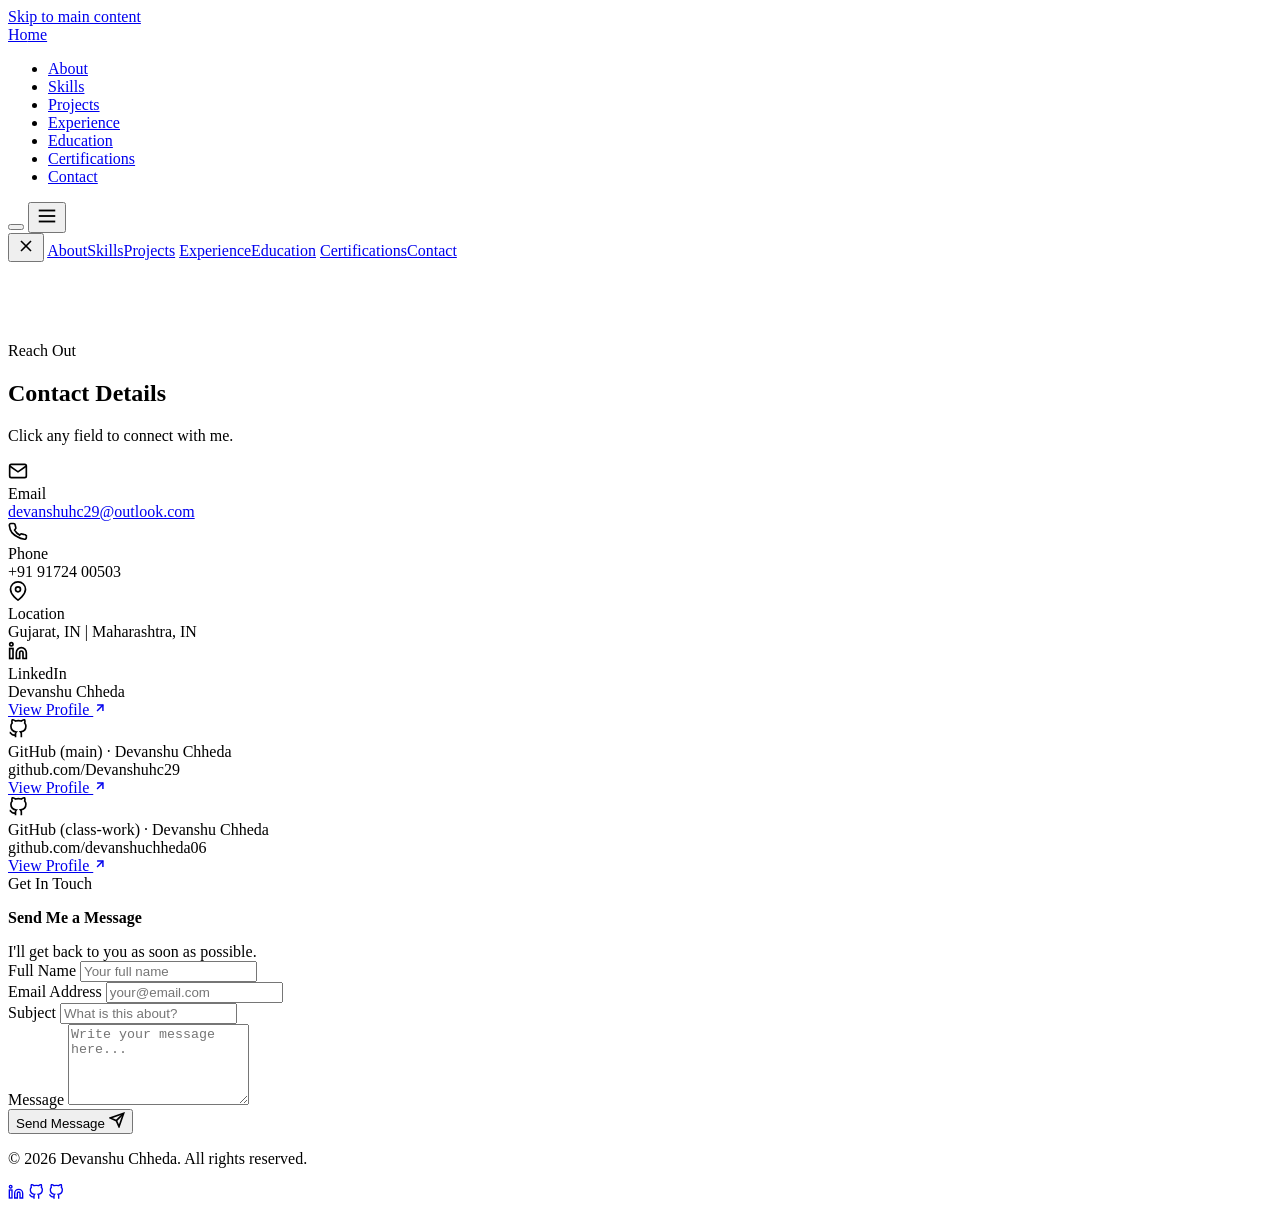
==== contact.html @ 307ad385 "Added HTML files via upload" ====
<!DOCTYPE html><html lang="en" data-theme="dark">
<head><meta charset="UTF-8"/><meta name="viewport" content="width=device-width, initial-scale=1.0"/>
<title>Contact — Devanshu Chheda</title>
<link rel="icon" href="data:,">
<link rel="preconnect" href="https://fonts.googleapis.com"><link rel="preconnect" href="https://fonts.gstatic.com" crossorigin>
<link href="https://fonts.googleapis.com/css2?family=DM+Sans:wght@300..700&display=swap" rel="stylesheet">
<link rel="stylesheet" href="css/tokens.css"/><link rel="stylesheet" href="css/layout.css"/><link rel="stylesheet" href="css/components.css"/></head>
<body>
<a href="#main" class="sr-only">Skip to main content</a>
  <header class="navbar">
    <nav class="navbar__inner" aria-label="Main navigation">
      <a href="index.html" class="navbar__logo" aria-label="Home">
        <span>Ho<span class="accent">me</span></span>
      </a>
      <ul class="nav-links" role="list">
        <li><a href="index.html#about">About</a></li><li><a href="skills.html">Skills</a></li>
        <li><a href="projects.html">Projects</a></li><li><a href="experience.html">Experience</a></li>
        <li><a href="education.html">Education</a></li><li><a href="certifications.html">Certifications</a></li>
        <li><a href="contact.html">Contact</a></li>
      </ul>
      <div class="navbar__actions">
        <button class="theme-toggle" id="theme-toggle" aria-label="Toggle theme"></button>
        <button class="menu-btn" id="menu-btn" aria-label="Open menu">
          <svg width="22" height="22" viewBox="0 0 24 24" fill="none" stroke="currentColor" stroke-width="2"><line x1="3" y1="6" x2="21" y2="6"/><line x1="3" y1="12" x2="21" y2="12"/><line x1="3" y1="18" x2="21" y2="18"/></svg>
        </button>
      </div>
    </nav>
  </header>
  <div class="mobile-nav" id="mobile-nav" role="dialog" aria-modal="true">
    <button class="mobile-nav__close" id="nav-close" aria-label="Close menu"><svg width="20" height="20" viewBox="0 0 24 24" fill="none" stroke="currentColor" stroke-width="2"><line x1="18" y1="6" x2="6" y2="18"/><line x1="6" y1="6" x2="18" y2="18"/></svg></button>
    <a href="index.html#about">About</a><a href="skills.html">Skills</a><a href="projects.html">Projects</a>
    <a href="experience.html">Experience</a><a href="education.html">Education</a>
    <a href="certifications.html">Certifications</a><a href="contact.html">Contact</a>
  </div>
<main id="main" style="padding-top:80px;">
  <section>
    <div class="container--wide">
      <div class="section-header fade-in">
        <div class="section-header__eyebrow">Reach Out</div>
        <h2>Contact Details</h2>
        <p>Click any field to connect with me.</p>
      </div>

      <div class="contact-card fade-in">
        <!-- Info grid -->
        <div class="contact-grid">

          <div class="contact-item">
            <div class="contact-item__icon">
              <svg width="20" height="20" viewBox="0 0 24 24" fill="none" stroke="currentColor" stroke-width="2"><path d="M4 4h16c1.1 0 2 .9 2 2v12c0 1.1-.9 2-2 2H4c-1.1 0-2-.9-2-2V6c0-1.1.9-2 2-2z"/><polyline points="22,6 12,13 2,6"/></svg>
            </div>
            <div>
              <div class="contact-item__label">Email</div>
              <div class="contact-item__value" data-editable="Email" contenteditable="true" spellcheck="false"> <a href="mailto:devanshuhc29@outlook.com?subject=Hello">devanshuhc29@outlook.com</a></div>
            </div>
          </div>

          <div class="contact-item">
            <div class="contact-item__icon">
              <svg width="20" height="20" viewBox="0 0 24 24" fill="none" stroke="currentColor" stroke-width="2"><path d="M22 16.92v3a2 2 0 0 1-2.18 2 19.79 19.79 0 0 1-8.63-3.07A19.5 19.5 0 0 1 4.69 14 19.79 19.79 0 0 1 1.61 5.18 2 2 0 0 1 3.59 3h3a2 2 0 0 1 2 1.72c.127.96.361 1.903.7 2.81a2 2 0 0 1-.45 2.11L7.91 10.91a16 16 0 0 0 6 6l.92-.92a2 2 0 0 1 2.11-.45c.907.339 1.85.573 2.81.7A2 2 0 0 1 21.73 18z"/></svg>
            </div>
            <div>
              <div class="contact-item__label">Phone</div>
              <div class="contact-item__value" data-editable="Phone" contenteditable="true" spellcheck="false">+91 91724 00503</div>
            </div>
          </div>

          <div class="contact-item">
            <div class="contact-item__icon">
              <svg width="20" height="20" viewBox="0 0 24 24" fill="none" stroke="currentColor" stroke-width="2"><path d="M21 10c0 7-9 13-9 13s-9-6-9-13a9 9 0 0 1 18 0z"/><circle cx="12" cy="10" r="3"/></svg>
            </div>
            <div>
              <div class="contact-item__label">Location</div>
              <div class="contact-item__value">Gujarat, IN | Maharashtra, IN</div>
            </div>
          </div>
        </div>

        <!-- =====================================================
             RESPONSIVE SOCIAL / PROFILE LINK ROWS
        ===================================================== -->
        <div class="link-rows">

          <!-- LinkedIn -->
          <div class="link-row">
            <div class="link-row__icon">
              <svg width="20" height="20" viewBox="0 0 24 24" fill="none" stroke="currentColor" stroke-width="2"><path d="M16 8a6 6 0 0 1 6 6v7h-4v-7a2 2 0 0 0-4 0v7h-4v-7a6 6 0 0 1 6-6z"/><rect x="2" y="9" width="4" height="12"/><circle cx="4" cy="4" r="2"/></svg>
            </div>
            <div class="link-row__meta">
              <div class="link-row__platform">LinkedIn</div>
              <div class="link-row__url">Devanshu Chheda</div>
            </div>
            <a href="https://www.linkedin.com/in/devanshu-chheda-57a9bb286/" target="_blank" rel="noopener noreferrer"
               class="btn btn--ghost" style="flex-shrink:0;" aria-label="Open LinkedIn profile">
              View Profile
              <svg class="link-row__arrow" width="14" height="14" viewBox="0 0 24 24" fill="none" stroke="currentColor" stroke-width="2.5"><line x1="7" y1="17" x2="17" y2="7"/><polyline points="7 7 17 7 17 17"/></svg>
            </a>
          </div>

          <!-- GitHub (main) -->
          <div class="link-row">
            <div class="link-row__icon">
              <svg width="20" height="20" viewBox="0 0 24 24" fill="none" stroke="currentColor" stroke-width="2"><path d="M9 19c-5 1.5-5-2.5-7-3m14 6v-3.87a3.37 3.37 0 0 0-.94-2.61c3.14-.35 6.44-1.54 6.44-7A5.44 5.44 0 0 0 20 4.77 5.07 5.07 0 0 0 19.91 1S18.73.65 16 2.48a13.38 13.38 0 0 0-7 0C6.27.65 5.09 1 5.09 1A5.07 5.07 0 0 0 5 4.77a5.44 5.44 0 0 0-1.5 3.78c0 5.42 3.3 6.61 6.44 7A3.37 3.37 0 0 0 9 18.13V22"/></svg>
            </div>
            <div class="link-row__meta">
              <div class="link-row__platform">GitHub (main) · Devanshu Chheda</div>
              <div class="link-row__url">github.com/Devanshuhc29</div>
            </div>
            <a href="https://github.com/Devanshuhc29" target="_blank" rel="noopener noreferrer"
               class="btn btn--ghost" style="flex-shrink:0;" aria-label="Open GitHub profile devanshuchheda06">
              View Profile
              <svg class="link-row__arrow" width="14" height="14" viewBox="0 0 24 24" fill="none" stroke="currentColor" stroke-width="2.5"><line x1="7" y1="17" x2="17" y2="7"/><polyline points="7 7 17 7 17 17"/></svg>
            </a>
          </div>

          <!-- GitHub (Devanshuhc29) -->
          <div class="link-row">
            <div class="link-row__icon">
              <svg width="20" height="20" viewBox="0 0 24 24" fill="none" stroke="currentColor" stroke-width="2"><path d="M9 19c-5 1.5-5-2.5-7-3m14 6v-3.87a3.37 3.37 0 0 0-.94-2.61c3.14-.35 6.44-1.54 6.44-7A5.44 5.44 0 0 0 20 4.77 5.07 5.07 0 0 0 19.91 1S18.73.65 16 2.48a13.38 13.38 0 0 0-7 0C6.27.65 5.09 1 5.09 1A5.07 5.07 0 0 0 5 4.77a5.44 5.44 0 0 0-1.5 3.78c0 5.42 3.3 6.61 6.44 7A3.37 3.37 0 0 0 9 18.13V22"/></svg>
            </div>
            <div class="link-row__meta">
              <div class="link-row__platform">GitHub (class-work) · Devanshu Chheda</div>
              <div class="link-row__url">github.com/devanshuchheda06</div>
            </div>
            <a href="https://github.com/devanshuchheda06" target="_blank" rel="noopener noreferrer"
               class="btn btn--ghost" style="flex-shrink:0;" aria-label="Open GitHub profile Devanshuhc29">
              View Profile
              <svg class="link-row__arrow" width="14" height="14" viewBox="0 0 24 24" fill="none" stroke="currentColor" stroke-width="2.5"><line x1="7" y1="17" x2="17" y2="7"/><polyline points="7 7 17 7 17 17"/></svg>
            </a>
          </div>

        </div><!-- /link-rows -->
      </div><!-- /contact-card -->
    </div>
  </section>
</main>
<!-- Contact Form -->
<div class="container--wide" style="margin-top: var(--sp-8);">
  <form name="contact" method="POST" data-netlify="true" class="contact-form fade-in">
    <input type="hidden" name="form-name" value="contact" />

    <div class="form-header">
      <div class="section-header__eyebrow">Get In Touch</div>
      <h3 style="font-size:var(--text-xl); margin-bottom:var(--sp-2);">Send Me a Message</h3>
      <p style="color:var(--text-muted); margin-bottom:var(--sp-6);">I'll get back to you as soon as possible.</p>
    </div>

    <div class="form-row">
      <div class="form-group">
        <label for="name">Full Name</label>
        <input type="text" id="name" name="name" placeholder="Your full name" required autocomplete="name"/>
      </div>
      <div class="form-group">
        <label for="email">Email Address</label>
        <input type="email" id="email" name="email" placeholder="your@email.com" required autocomplete="email"/>
      </div>
    </div>

    <div class="form-group">
      <label for="subject">Subject</label>
      <input type="text" id="subject" name="subject" placeholder="What is this about?" required/>
    </div>

    <div class="form-group">
      <label for="message">Message</label>
      <textarea id="message" name="message" rows="5" placeholder="Write your message here..." required></textarea>
    </div>

    <button type="submit" class="btn btn--primary form-submit">
      Send Message
      <svg width="16" height="16" viewBox="0 0 24 24" fill="none" stroke="currentColor" stroke-width="2.5">
        <line x1="22" y1="2" x2="11" y2="13"/>
        <polygon points="22 2 15 22 11 13 2 9 22 2"/>
      </svg>
    </button>
  </form>
</div>
  <footer>
    <div class="container--wide footer__inner">
      <p class="footer__copy">© 2026 Devanshu Chheda. All rights reserved.</p>
      <div class="footer__socials">
        <a href="https://www.linkedin.com/in/devanshu-chheda-57a9bb286/" target="_blank" rel="noopener noreferrer" aria-label="LinkedIn"><svg width="16" height="16" viewBox="0 0 24 24" fill="none" stroke="currentColor" stroke-width="2"><path d="M16 8a6 6 0 0 1 6 6v7h-4v-7a2 2 0 0 0-4 0v7h-4v-7a6 6 0 0 1 6-6z"/><rect x="2" y="9" width="4" height="12"/><circle cx="4" cy="4" r="2"/></svg></a>
        <a href="https://github.com/devanshuchheda06" target="_blank" rel="noopener noreferrer" aria-label="GitHub"><svg width="16" height="16" viewBox="0 0 24 24" fill="none" stroke="currentColor" stroke-width="2"><path d="M9 19c-5 1.5-5-2.5-7-3m14 6v-3.87a3.37 3.37 0 0 0-.94-2.61c3.14-.35 6.44-1.54 6.44-7A5.44 5.44 0 0 0 20 4.77 5.07 5.07 0 0 0 19.91 1S18.73.65 16 2.48a13.38 13.38 0 0 0-7 0C6.27.65 5.09 1 5.09 1A5.07 5.07 0 0 0 5 4.77a5.44 5.44 0 0 0-1.5 3.78c0 5.42 3.3 6.61 6.44 7A3.37 3.37 0 0 0 9 18.13V22"/></svg></a>
        <a href="https://github.com/Devanshuhc29" target="_blank" rel="noopener noreferrer" aria-label="GitHub Alt"><svg width="16" height="16" viewBox="0 0 24 24" fill="none" stroke="currentColor" stroke-width="2"><path d="M9 19c-5 1.5-5-2.5-7-3m14 6v-3.87a3.37 3.37 0 0 0-.94-2.61c3.14-.35 6.44-1.54 6.44-7A5.44 5.44 0 0 0 20 4.77 5.07 5.07 0 0 0 19.91 1S18.73.65 16 2.48a13.38 13.38 0 0 0-7 0C6.27.65 5.09 1 5.09 1A5.07 5.07 0 0 0 5 4.77a5.44 5.44 0 0 0-1.5 3.78c0 5.42 3.3 6.61 6.44 7A3.37 3.37 0 0 0 9 18.13V22"/></svg></a>
      </div>
    </div>
  </footer>
  <div class="toast-container" id="toast-container" aria-live="polite"></div>
  <script src="js/theme.js"></script><script src="js/ui.js"></script>
</body></html>
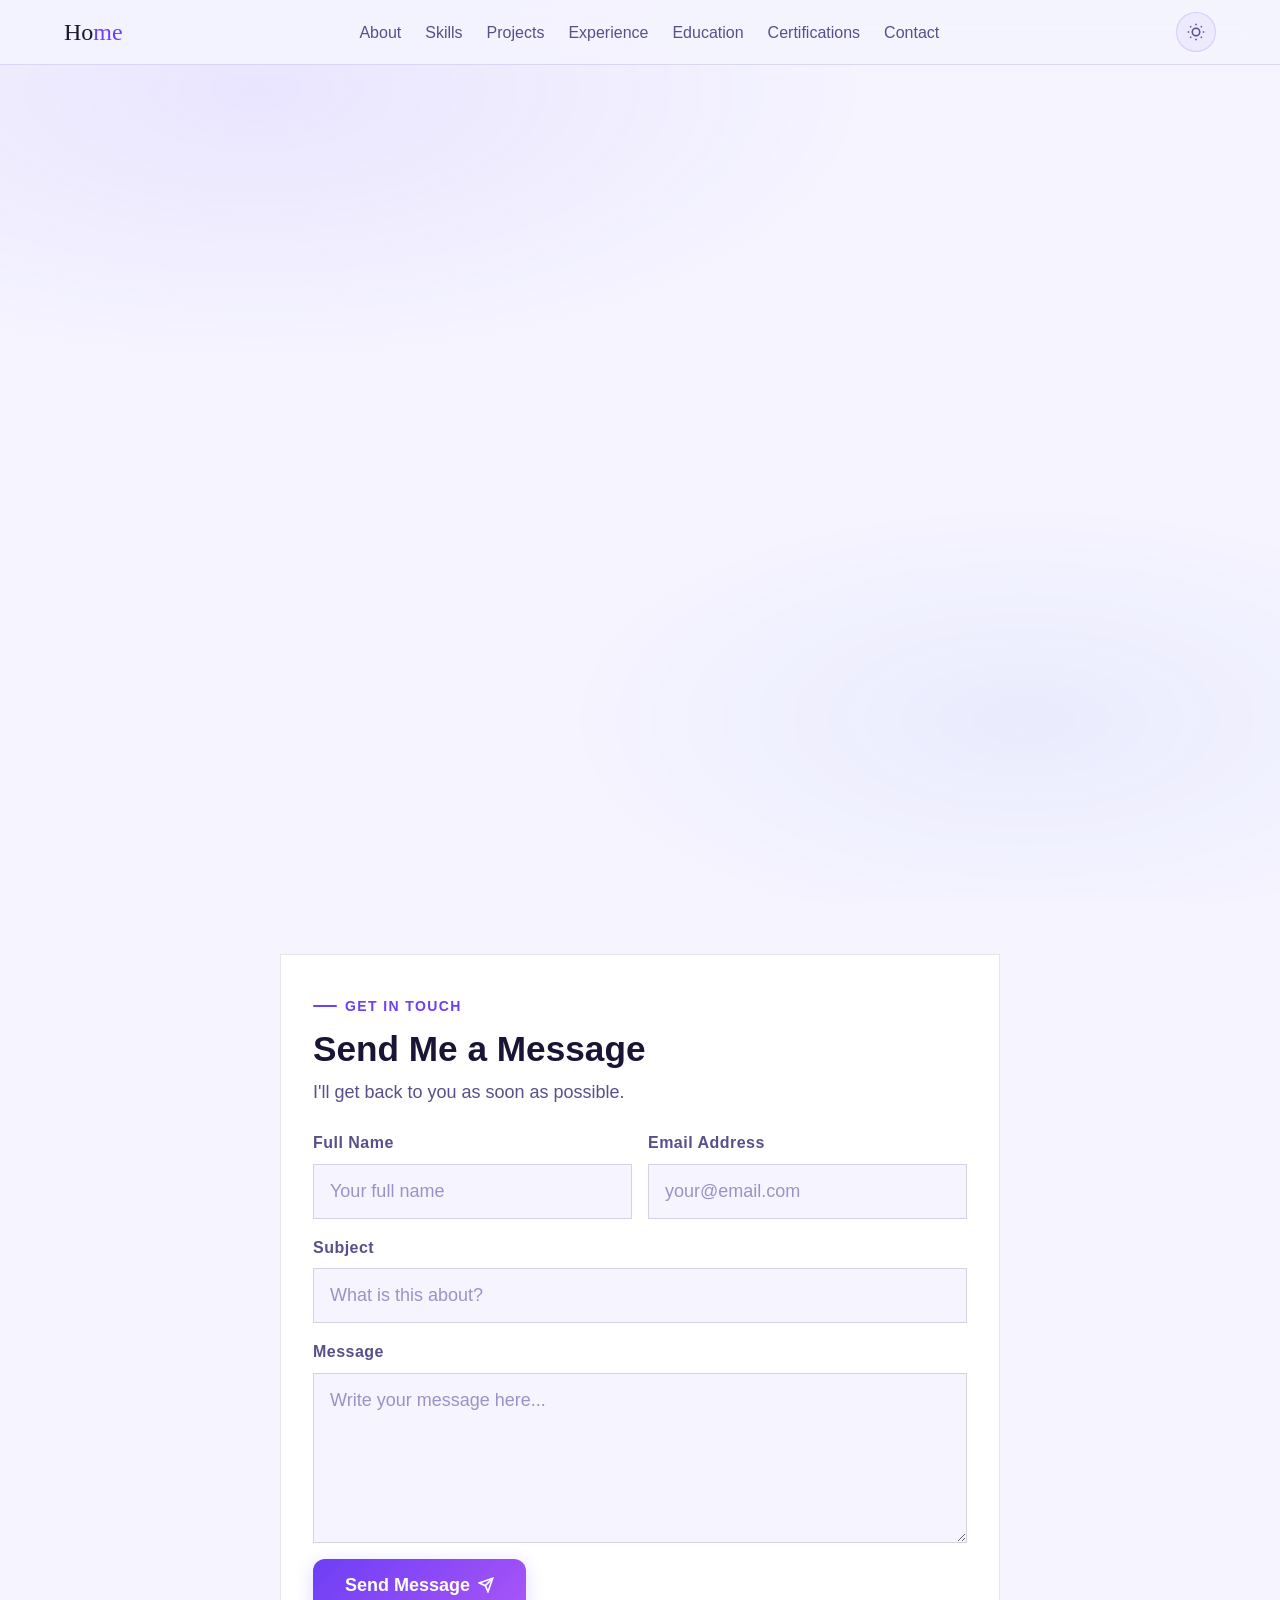
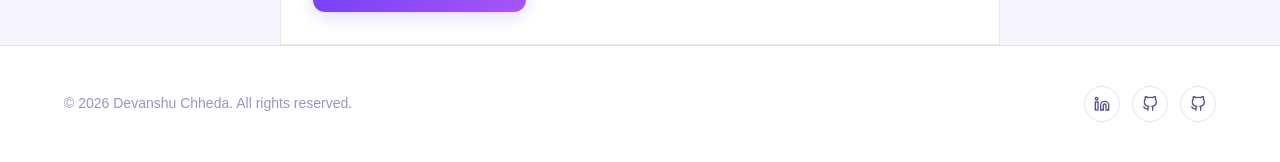
==== commit 8bd254b9: "Initial portfolio deploy" ====
--- a/contact.html
+++ b/contact.html
@@ -136,7 +136,7 @@
 </main>
 <!-- Contact Form -->
 <div class="container--wide" style="margin-top: var(--sp-8);">
-  <form name="contact" method="POST" data-netlify="true" class="contact-form fade-in">
+  <form name="contact" method="POST" data-netlify="true" action="/contact.html" class="contact-form fade-in">
     <input type="hidden" name="form-name" value="contact" />
 
     <div class="form-header">
--- a/css/tokens.css
+++ b/css/tokens.css
@@ -0,0 +1,155 @@
+/* ==============================================
+   tokens.css — Design tokens, palette, base reset
+   Art direction: Deep black + purplish-blue
+   Fonts: Georgia (h1/h2) · Cambria (h3/sub) · DM Sans (body)
+============================================== */
+
+:root {
+  /* Type scale */
+  --text-xs:   clamp(0.75rem,  0.7rem  + 0.25vw, 0.875rem);
+  --text-sm:   clamp(0.875rem, 0.8rem  + 0.35vw, 1rem);
+  --text-base: clamp(1rem,     0.95rem + 0.25vw, 1.125rem);
+  --text-lg:   clamp(1.125rem, 1rem    + 0.75vw, 1.5rem);
+  --text-xl:   clamp(1.5rem,   1.2rem  + 1.25vw, 2.25rem);
+  --text-2xl:  clamp(2rem,     1.2rem  + 2.5vw,  3.5rem);
+  --text-3xl:  clamp(2.5rem,   1rem    + 4vw,    5rem);
+
+  /* Spacing */
+  --sp-1:  0.25rem;  --sp-2:  0.5rem;   --sp-3:  0.75rem;
+  --sp-4:  1rem;     --sp-5:  1.25rem;  --sp-6:  1.5rem;
+  --sp-8:  2rem;     --sp-10: 2.5rem;   --sp-12: 3rem;
+  --sp-16: 4rem;     --sp-20: 5rem;     --sp-24: 6rem;
+
+  /* Radius */
+  --r-sm: 0.375rem; --r-md: 0.5rem; --r-lg: 0.75rem;
+  --r-xl: 1rem;     --r-full: 9999px;
+
+  /* Fonts */
+  --font-display: Georgia, 'Times New Roman', serif;
+  --font-sub:     Cambria, 'Hoefler Text', serif;
+  --font-body:    'DM Sans', 'Helvetica Neue', sans-serif;
+
+  /* Easing */
+  --ease: 180ms cubic-bezier(0.16, 1, 0.3, 1);
+
+  /* Layout */
+  --w-narrow:  640px;
+  --w-default: 960px;
+  --w-wide:    1200px;
+}
+
+/* ---- Dark palette (default) ---- */
+:root, [data-theme="dark"] {
+  --bg:              #080810;
+  --surface:         #0e0e1a;
+  --surface-card:    #12121f;
+  --surface-off:     #1a1a2e;
+  --surface-off2:    #1f1f36;
+  --surface-dyn:     #26264a;
+  --border:          rgba(120,110,200,0.18);
+  --divider:         #2a2a50;
+
+  --text:            #e8e6f5;
+  --text-muted:      #9b96c0;
+  --text-faint:      #5a547a;
+  --text-inv:        #080810;
+
+  --primary:         #7c5cfc;
+  --primary-h:       #9b7ffe;
+  --primary-hl:      rgba(124,92,252,0.15);
+  --primary-glow:    rgba(124,92,252,0.35);
+
+  --accent:          #c084fc;
+  --accent-dim:      rgba(192,132,252,0.12);
+  --blue:            #3b82f6;
+  --success:         #4ade80;
+
+  --shadow-sm:   0 1px 3px  rgba(0,0,0,0.4);
+  --shadow-md:   0 4px 16px rgba(0,0,0,0.5);
+  --shadow-lg:   0 12px 40px rgba(0,0,0,0.6);
+  --shadow-glow: 0 0 30px rgba(124,92,252,0.22);
+}
+
+/* ---- Light palette ---- */
+[data-theme="light"] {
+  --bg:           #f5f4ff;
+  --surface:      #ffffff;
+  --surface-card: #ffffff;
+  --surface-off:  #ede9ff;
+  --surface-off2: #e0d9ff;
+  --surface-dyn:  #d4ccff;
+  --border:       rgba(100,80,200,0.18);
+  --divider:      #ddd8ff;
+
+  --text:         #1a1535;
+  --text-muted:   #5a4f8a;
+  --text-faint:   #9b93c8;
+  --text-inv:     #f5f4ff;
+
+  --primary:      #6d3ff5;
+  --primary-h:    #5328d4;
+  --primary-hl:   rgba(109,63,245,0.1);
+  --primary-glow: rgba(109,63,245,0.2);
+
+  --accent:       #a855f7;
+  --accent-dim:   rgba(168,85,247,0.1);
+  --blue:         #2563eb;
+  --success:      #16a34a;
+
+  --shadow-sm:   0 1px 3px  rgba(80,60,180,0.08);
+  --shadow-md:   0 4px 16px rgba(80,60,180,0.1);
+  --shadow-lg:   0 12px 40px rgba(80,60,180,0.15);
+  --shadow-glow: 0 0 30px rgba(109,63,245,0.12);
+}
+
+/* ---- Base reset ---- */
+*, *::before, *::after { box-sizing: border-box; margin: 0; padding: 0; }
+
+html {
+  -webkit-font-smoothing: antialiased;
+  -moz-osx-font-smoothing: grayscale;
+  text-rendering: optimizeLegibility;
+  scroll-behavior: smooth;
+  scroll-padding-top: var(--sp-20);
+}
+
+body {
+  min-height: 100dvh;
+  font-family: var(--font-body);
+  font-size: var(--text-base);
+  color: var(--text);
+  background: var(--bg);
+  line-height: 1.6;
+  overflow-x: hidden;
+}
+
+img, picture, video, canvas, svg { display: block; max-width: 100%; height: auto; }
+ul[role="list"], ol[role="list"] { list-style: none; }
+input, button, textarea, select  { font: inherit; color: inherit; }
+h1, h2, h3, h4, h5, h6 { text-wrap: balance; line-height: 1.15; }
+p, li, figcaption { text-wrap: pretty; max-width: 72ch; }
+button { cursor: pointer; background: none; border: none; }
+a      { color: inherit; text-decoration: none; }
+
+::selection { background: var(--primary-hl); color: var(--text); }
+
+:focus-visible {
+  outline: 2px solid var(--primary);
+  outline-offset: 3px;
+  border-radius: var(--r-sm);
+}
+
+@media (prefers-reduced-motion: reduce) {
+  *, *::before, *::after { animation-duration: 0.01ms !important; transition-duration: 0.01ms !important; }
+}
+
+a, button, [role="button"] {
+  transition: color var(--ease), background var(--ease),
+              border-color var(--ease), box-shadow var(--ease), opacity var(--ease), transform var(--ease);
+}
+
+.sr-only {
+  position: absolute; width: 1px; height: 1px; padding: 0;
+  margin: -1px; overflow: hidden; clip: rect(0,0,0,0);
+  white-space: nowrap; border-width: 0;
+}
--- a/css/layout.css
+++ b/css/layout.css
@@ -0,0 +1,224 @@
+/* ==============================================
+   layout.css — Containers, navbar, hero, footer,
+                background mesh, mobile drawer
+============================================== */
+
+/* ---- Background mesh ---- */
+body::before {
+  content: '';
+  position: fixed; inset: 0; z-index: 0;
+  background:
+    radial-gradient(ellipse 80% 50% at 20% 10%, rgba(124,92,252,.12) 0%, transparent 60%),
+    radial-gradient(ellipse 60% 40% at 80% 80%, rgba(59,130,246,.08)  0%, transparent 60%),
+    radial-gradient(ellipse 50% 60% at 50% 50%, rgba(192,132,252,.05) 0%, transparent 70%);
+  pointer-events: none;
+}
+[data-theme="light"] body::before {
+  background:
+    radial-gradient(ellipse 80% 50% at 20% 10%, rgba(109,63,245,.08) 0%, transparent 60%),
+    radial-gradient(ellipse 60% 40% at 80% 80%, rgba(37,99,235,.05)  0%, transparent 60%);
+}
+
+/* ---- Containers ---- */
+.container       { max-width: var(--w-default); margin-inline: auto; padding-inline: var(--sp-6); position: relative; z-index: 1; }
+.container--wide { max-width: var(--w-wide);    margin-inline: auto; padding-inline: var(--sp-6); position: relative; z-index: 1; }
+section          { padding-block: clamp(var(--sp-16), 8vw, var(--sp-24)); }
+
+/* ---- Navbar ---- */
+.navbar {
+  position: fixed; top: 0; left: 0; right: 0; z-index: 100;
+  background: rgba(8,8,16,.78);
+  backdrop-filter: blur(16px);
+  -webkit-backdrop-filter: blur(16px);
+  border-bottom: 1px solid var(--border);
+  transition: background var(--ease);
+  #logo-upload {
+    display: none;
+  }
+}
+[data-theme="light"] .navbar { background: rgba(245,244,255,.82); }
+
+.navbar__inner {
+  max-width: var(--w-wide); margin-inline: auto; padding-inline: var(--sp-6);
+  height: 64px; display: flex; align-items: center; justify-content: space-between; gap: var(--sp-4);
+}
+
+/* Logo area */
+.navbar__logo {
+  display: flex; align-items: center; gap: var(--sp-3);
+  font-family: var(--font-display); font-size: var(--text-lg); color: var(--text);
+}
+.navbar__logo-img {
+  width: 44px; height: 44px; border-radius: var(--r-lg); object-fit: contain;
+  background: var(--surface-off); border: 1px solid var(--border);
+  display: flex; align-items: center; justify-content: center; overflow: hidden; cursor: pointer;
+}
+.navbar__logo-img img { width: 100%; height: 100%; object-fit: contain; }
+.navbar__logo-placeholder {
+  width: 100%; height: 100%; display: flex; align-items: center; justify-content: center; color: var(--text-faint);
+}
+.navbar__logo span.accent { color: var(--primary); }
+
+/* Nav links */
+.nav-links { display: flex; gap: var(--sp-6); list-style: none; align-items: center; }
+.nav-links a {
+  font-size: var(--text-sm); color: var(--text-muted); padding: var(--sp-2) 0;
+  position: relative; font-weight: 500;
+}
+.nav-links a::after {
+  content: ''; position: absolute; bottom: -2px; left: 0; right: 0;
+  height: 2px; background: var(--primary); border-radius: var(--r-full);
+  transform: scaleX(0); transition: transform var(--ease);
+}
+.nav-links a:hover        { color: var(--text); }
+.nav-links a:hover::after { transform: scaleX(1); }
+.nav-links a:active       { opacity: .7; }
+
+.navbar__actions { display: flex; align-items: center; gap: var(--sp-3); }
+.menu-btn { display: none; width: 40px; height: 40px; align-items: center; justify-content: center; color: var(--text-muted); border-radius: var(--r-md); }
+.menu-btn:hover  { color: var(--primary); background: var(--primary-hl); }
+.menu-btn:active { opacity: .7; transform: scale(.94); }
+
+/* ---- Mobile drawer ---- */
+.mobile-nav {
+  display: none; position: fixed; inset: 0; z-index: 200;
+  background: rgba(8,8,16,.92); backdrop-filter: blur(20px);
+  flex-direction: column; align-items: center; justify-content: center; gap: var(--sp-8);
+}
+.mobile-nav.open { display: flex; }
+.mobile-nav a {
+  font-family: var(--font-display); font-size: var(--text-xl);
+  color: var(--text-muted); padding: var(--sp-2) var(--sp-6); border-radius: var(--r-lg);
+}
+.mobile-nav a:hover  { color: var(--primary); background: var(--primary-hl); }
+.mobile-nav a:active { transform: scale(.97); opacity: .8; }
+.mobile-nav__close {
+  position: absolute; top: var(--sp-6); right: var(--sp-6);
+  width: 44px; height: 44px; border-radius: var(--r-full);
+  border: 1px solid var(--border); color: var(--text-muted);
+  display: flex; align-items: center; justify-content: center;
+}
+.mobile-nav__close:hover  { color: var(--primary); border-color: var(--primary); background: var(--primary-hl); }
+.mobile-nav__close:active { transform: scale(.93); }
+
+/* ---- Hero ---- */
+.hero {
+  min-height: 100dvh; display: flex; align-items: center;
+  padding-top: 80px; position: relative; overflow: hidden;
+}
+.hero__grid {
+  display: grid; grid-template-columns: 1fr 1fr;
+  gap: var(--sp-16); align-items: center;
+}
+
+.hero__name {
+  font-family: var(--font-display); font-size: var(--text-3xl);
+  color: var(--text); margin-bottom: var(--sp-3); line-height: 1.1;
+}
+.hero__name-gradient {
+  background: linear-gradient(135deg, var(--primary) 0%, var(--accent) 100%);
+  -webkit-background-clip: text; -webkit-text-fill-color: transparent; background-clip: text;
+}
+.hero__title {
+  font-family: var(--font-sub); font-style: italic;
+  font-size: var(--text-xl); color: var(--text-muted);
+  margin-bottom: var(--sp-6);
+}
+.hero__bio {
+  font-size: var(--text-base); color: var(--text-muted);
+  max-width: 54ch; margin-bottom: var(--sp-8); line-height: 1.75;
+}
+.hero__cta-row { display: flex; gap: var(--sp-4); flex-wrap: wrap; }
+
+/* Profile ring */
+.hero__photo-wrap { position: relative; display: flex; align-items: center; justify-content: center; }
+.hero__photo-ring { position: relative; width: clamp(220px,30vw,340px); aspect-ratio: 1; }
+.hero__photo-ring::before {
+  content: ''; position: absolute; inset: -4px; border-radius: 50%;
+  background: conic-gradient(from 0deg, var(--primary), var(--accent), var(--blue), var(--primary));
+  animation: spin-slow 6s linear infinite; z-index: 0;
+}
+@keyframes spin-slow { to { transform: rotate(360deg); } }
+.hero__photo-inner {
+  position: relative; z-index: 1; width: 100%; aspect-ratio: 1;
+  border-radius: 50%; background: var(--surface-off); border: 4px solid var(--bg);
+  overflow: hidden; display: flex; align-items: center; justify-content: center; cursor: pointer;
+}
+.hero__photo-inner img { width: 100%; height: 100%; object-fit: cover; border-radius: 50%; }
+.hero__photo-placeholder {
+  width: 100%; height: 100%; display: flex; flex-direction: column;
+  align-items: center; justify-content: center; gap: var(--sp-3);
+  color: var(--text-faint); text-align: center; padding: var(--sp-8);
+}
+.hero__photo-placeholder p { font-size: var(--text-xs); line-height: 1.4; }
+.hero__photo-placeholder:hover { color: var(--primary); }
+#photo-upload { display: none; }
+
+/* Stat cards */
+.hero__stat {
+  position: absolute; background: var(--surface-card); border: 1px solid var(--border);
+  border-radius: var(--r-lg); padding: var(--sp-3) var(--sp-5);
+  box-shadow: var(--shadow-md); display: flex; align-items: center;
+  gap: var(--sp-3); backdrop-filter: blur(8px);
+}
+.hero__stat--1 { bottom: 8%; left: -5%; }
+.hero__stat--2 { top: 12%; right: -5%; }
+.stat-icon {
+  width: 36px; height: 36px; border-radius: var(--r-md);
+  background: var(--primary-hl); color: var(--primary);
+  display: flex; align-items: center; justify-content: center; flex-shrink: 0;
+}
+.stat-num   { font-family: var(--font-display); font-size: var(--text-lg); font-weight: 700; color: var(--text); line-height: 1; }
+.stat-label { font-size: var(--text-xs); color: var(--text-muted); }
+
+/* ---- Section header ---- */
+.section-header          { margin-bottom: var(--sp-12); }
+.section-header__eyebrow {
+  display: inline-flex; align-items: center; gap: var(--sp-2);
+  font-size: var(--text-xs); font-weight: 600; letter-spacing: .1em;
+  text-transform: uppercase; color: var(--primary); margin-bottom: var(--sp-3);
+}
+.section-header__eyebrow::before {
+  content: ''; display: block; width: 24px; height: 2px;
+  background: var(--primary); border-radius: var(--r-full);
+}
+.section-header h2 { font-family: var(--font-display); font-size: var(--text-2xl); color: var(--text); font-weight: 400; }
+.section-header p  { font-size: var(--text-base); color: var(--text-muted); margin-top: var(--sp-3); max-width: 56ch; }
+
+/* ---- Footer ---- */
+footer { border-top: 1px solid var(--border); padding-block: var(--sp-10); background: var(--surface-card); }
+.footer__inner { display: flex; align-items: center; justify-content: space-between; flex-wrap: wrap; gap: var(--sp-4); }
+.footer__copy  { font-size: var(--text-xs); color: var(--text-faint); }
+.footer__socials { display: flex; gap: var(--sp-3); }
+.footer__socials a {
+  width: 36px; height: 36px; border-radius: var(--r-full);
+  border: 1px solid var(--border); display: flex; align-items: center; justify-content: center;
+  color: var(--text-muted);
+}
+.footer__socials a:hover  { color: var(--primary); border-color: var(--primary); background: var(--primary-hl); }
+.footer__socials a:active { transform: scale(.91); }
+
+/* ---- Fade-in on scroll ---- */
+.fade-in { opacity: 1; }
+@supports (animation-timeline: scroll()) {
+  .fade-in {
+    opacity: 0; animation: reveal-fade linear both;
+    animation-timeline: view(); animation-range: entry 0% entry 80%;
+  }
+  @keyframes reveal-fade { to { opacity: 1; } }
+}
+
+/* ---- Responsive ---- */
+@media (max-width: 768px) {
+  .hero__grid { grid-template-columns: 1fr; text-align: center; gap: var(--sp-10); }
+  .hero__grid > *:first-child { order: 2; }
+  .hero__grid > *:last-child  { order: 1; }
+  .hero__bio { margin-inline: auto; }
+  .hero__cta-row { justify-content: center; }
+  .hero__stat--1, .hero__stat--2 { display: none; }
+  .nav-links { display: none; }
+  .menu-btn  { display: flex; }
+}
+@media (max-width: 480px) {
+  .hero__photo-ring { width: 220px; }
+}
--- a/css/components.css
+++ b/css/components.css
@@ -0,0 +1,416 @@
+/* ==============================================
+   components.css — Buttons, cards, skills, contact,
+                    timeline, education, certs, projects
+============================================== */
+
+/* ==========  BUTTONS  ========== */
+.btn {
+  display: inline-flex; align-items: center; gap: var(--sp-2);
+  padding: 0.7rem 1.5rem; border-radius: var(--r-lg);
+  font-size: var(--text-sm); font-weight: 600; cursor: pointer;
+  position: relative; overflow: hidden; border: none;
+  min-height: 44px; min-width: 44px;
+  user-select: none; -webkit-user-select: none;
+  transition: transform var(--ease), box-shadow var(--ease),
+              background var(--ease), border-color var(--ease), opacity var(--ease);
+}
+
+/* ripple overlay */
+.btn::before {
+  content: ''; position: absolute; inset: 0;
+  background: white; opacity: 0; border-radius: inherit;
+  transform: scale(0); transition: transform 0.4s ease, opacity 0.4s ease;
+  pointer-events: none;
+}
+.btn:active::before { transform: scale(2); opacity: .12; transition-duration: 0.1s; }
+.btn:active { transform: scale(.97); opacity: .9; }
+.btn:focus-visible { outline: 2px solid var(--primary); outline-offset: 3px; }
+
+/* Primary */
+.btn--primary {
+  background: linear-gradient(135deg, var(--primary) 0%, var(--accent) 100%);
+  color: #fff; box-shadow: 0 4px 18px var(--primary-glow);
+}
+.btn--primary:hover { transform: translateY(-2px); box-shadow: 0 8px 28px var(--primary-glow); }
+.btn--primary:active { transform: translateY(0) scale(.97); box-shadow: 0 2px 8px var(--primary-glow); }
+
+/* Ghost */
+.btn--ghost {
+  background: transparent; color: var(--text-muted);
+  border: 1px solid var(--border);
+}
+.btn--ghost:hover { border-color: var(--primary); color: var(--primary); background: var(--primary-hl); transform: translateY(-2px); }
+.btn--ghost:active { transform: scale(.97); }
+
+/* Icon-only */
+.btn--icon {
+  width: 40px; height: 40px; padding: 0; justify-content: center;
+  border-radius: var(--r-full); border: 1px solid var(--border);
+  background: var(--surface-off); color: var(--text-muted);
+}
+.btn--icon:hover  { color: var(--primary); border-color: var(--primary); background: var(--primary-hl); transform: scale(1.08); }
+.btn--icon:active { transform: scale(.93); }
+
+/* ==========  THEME TOGGLE  ========== */
+.theme-toggle {
+  width: 40px; height: 40px; border-radius: var(--r-full);
+  border: 1px solid var(--border); background: var(--surface-off);
+  color: var(--text-muted); display: flex; align-items: center; justify-content: center;
+  cursor: pointer; transition: all var(--ease);
+}
+.theme-toggle:hover  { color: var(--primary); border-color: var(--primary); background: var(--primary-hl); transform: rotate(12deg); }
+.theme-toggle:active { transform: rotate(24deg) scale(.92); }
+
+/* ==========  TAG CHIP  ========== */
+.tag {
+  display: inline-flex; align-items: center; padding: 0.2rem 0.75rem;
+  border-radius: var(--r-full); background: var(--surface-off);
+  color: var(--text-muted); font-size: var(--text-xs);
+  border: 1px solid var(--border);
+  transition: background var(--ease), color var(--ease), border-color var(--ease);
+}
+.tag:hover { background: var(--primary-hl); color: var(--primary); border-color: var(--primary); }
+
+/* ==========  SKILL BARS  ========== */
+.skills-grid { display: grid; grid-template-columns: repeat(auto-fit, minmax(280px, 1fr)); gap: var(--sp-8); }
+
+.skill-category__title {
+  font-family: var(--font-sub); font-size: var(--text-base); font-weight: 700;
+  color: var(--accent); letter-spacing: .04em;
+  display: flex; align-items: center; gap: var(--sp-2);
+  margin-bottom: var(--sp-5);
+}
+.skill-item { margin-bottom: var(--sp-5); }
+.skill-item__top {
+  display: flex; justify-content: space-between; align-items: center;
+  margin-bottom: var(--sp-2);
+}
+.skill-item__name { font-size: var(--text-sm); color: var(--text); font-weight: 500; }
+.skill-item__pct  { font-size: var(--text-xs); color: var(--primary); font-weight: 700; font-variant-numeric: tabular-nums; }
+.skill-bar__track {
+  height: 6px; background: var(--surface-dyn); border-radius: var(--r-full); overflow: hidden;
+}
+.skill-bar__fill {
+  height: 100%; border-radius: var(--r-full); width: 0;
+  background: linear-gradient(90deg, var(--primary), var(--accent));
+  box-shadow: 0 0 10px rgba(124,92,252,.5);
+  transition: width 1.2s cubic-bezier(0.16, 1, 0.3, 1);
+}
+
+/* Progress rings */
+.rings-row { display: flex; gap: var(--sp-8); flex-wrap: wrap; justify-content: center; margin-bottom: var(--sp-12); }
+.ring-wrap { display: flex; flex-direction: column; align-items: center; gap: var(--sp-2); }
+.ring-wrap span { font-size: var(--text-xs); color: var(--text-muted); text-align: center; }
+
+/* ==========  PROJECTS  ========== */
+.projects-grid {
+  display: grid;
+  grid-template-columns: repeat(4, 1fr);
+  gap: var(--sp-5);
+  justify-content: center;
+}
+
+@media (max-width: 1024px) {
+  .projects-grid {
+    grid-template-columns: repeat(2, 1fr);
+  }
+}
+
+@media (max-width: 560px) {
+  .projects-grid {
+    grid-template-columns: 1fr;
+  }
+}
+.project-card {
+  background: var(--surface-card); border: 1px solid var(--border);
+  border-radius: var(--r-xl); padding: var(--sp-6); text-align: left; cursor: pointer;
+  position: relative; overflow: hidden;
+  transition: border-color var(--ease), box-shadow var(--ease), transform var(--ease);
+}
+.project-card:hover {
+  border-color: var(--primary); transform: translateY(-4px);
+  box-shadow: 0 0 30px rgba(124,92,252,.2);
+}
+.project-card:active { transform: translateY(-2px) scale(.98); }
+.project-card__emoji { font-size: 2rem; margin-bottom: var(--sp-3); }
+.project-card__title {
+  font-family: var(--font-sub); font-size: var(--text-base); font-weight: 700;
+  color: var(--text); margin-bottom: var(--sp-1);
+}
+.project-card__type   { font-size: var(--text-xs); color: var(--primary); font-weight: 500; margin-bottom: var(--sp-3); }
+.project-card__desc   {
+  font-size: var(--text-xs); color: var(--text-muted); line-height: 1.6;
+  display: -webkit-box; -webkit-line-clamp: 3; line-clamp: 3; -webkit-box-orient: vertical; overflow: hidden;
+}
+.project-card__tags   { display: flex; gap: .35rem; flex-wrap: wrap; margin-top: var(--sp-4); }
+
+/* Project modal */
+.modal-backdrop {
+  display: none; position: fixed; inset: 0; z-index: 500;
+  background: rgba(8,8,16,.88); backdrop-filter: blur(14px);
+  align-items: center; justify-content: center; padding: var(--sp-6);
+}
+.modal-backdrop.open { display: flex; }
+.modal-box {
+  background: var(--surface-card); border: 1px solid var(--border);
+  border-radius: var(--r-xl); padding: var(--sp-8); max-width: 540px; width: 100%;
+  position: relative; box-shadow: 0 24px 64px rgba(0,0,0,.6);
+  animation: modal-in .28s cubic-bezier(.16,1,.3,1);
+}
+@keyframes modal-in { from { opacity:0; transform:scale(.96) translateY(12px); } to { opacity:1; transform:none; } }
+.modal-close {
+  position: absolute; top: var(--sp-4); right: var(--sp-4);
+  width: 36px; height: 36px; border-radius: var(--r-full);
+  border: 1px solid var(--border); color: var(--text-muted);
+  display: flex; align-items: center; justify-content: center;
+}
+.modal-close:hover  { color: var(--primary); border-color: var(--primary); background: var(--primary-hl); }
+.modal-close:active { transform: scale(.9); }
+.modal-header { display: flex; align-items: center; gap: var(--sp-3); margin-bottom: var(--sp-4); }
+.modal-icon { width: 48px; height: 48px; border-radius: var(--r-lg); background: var(--primary-hl); color: var(--primary); display: flex; align-items: center; justify-content: center; font-size: 1.5rem; flex-shrink: 0; }
+.modal-title { font-family: var(--font-sub); font-size: var(--text-lg); color: var(--text); }
+.modal-subtype { font-size: var(--text-xs); color: var(--primary); }
+.modal-desc { font-size: var(--text-sm); color: var(--text-muted); line-height: 1.75; margin-bottom: var(--sp-5); }
+.modal-tags { display: flex; gap: var(--sp-2); flex-wrap: wrap; margin-bottom: var(--sp-5); }
+.modal-link {
+  display: inline-flex; align-items: center; gap: var(--sp-2);
+  padding: 0.6rem 1.25rem; border-radius: var(--r-lg);
+  background: linear-gradient(135deg, var(--primary), var(--accent));
+  color: #fff; font-size: var(--text-sm); font-weight: 600; border: none; cursor: pointer;
+  transition: transform var(--ease), box-shadow var(--ease);
+}
+.modal-link:hover  { transform: translateY(-2px); box-shadow: 0 6px 20px var(--primary-glow); }
+.modal-link:active { transform: scale(.97); }
+
+/* ==========  EXPERIENCE TIMELINE  ========== */
+.timeline { position: relative; }
+.timeline::before {
+  content: ''; position: absolute; left: 0; top: 0; bottom: 0;
+  width: 2px; background: linear-gradient(to bottom, var(--primary), var(--accent), transparent);
+}
+.timeline-item { position: relative; padding-left: var(--sp-10); margin-bottom: var(--sp-8); }
+.timeline-dot {
+  position: absolute; left: -5px; top: var(--sp-1);
+  width: 12px; height: 12px; border-radius: var(--r-full);
+  background: var(--primary); border: 2px solid var(--bg);
+  box-shadow: 0 0 10px var(--primary-glow);
+}
+.timeline-card {
+  background: var(--surface-card); border: 1px solid var(--border);
+  border-radius: var(--r-xl); padding: var(--sp-6);
+  transition: border-color var(--ease), box-shadow var(--ease);
+}
+.timeline-card:hover { border-color: var(--primary); box-shadow: var(--shadow-glow); }
+.timeline-card__header {
+  display: flex; justify-content: space-between; align-items: flex-start;
+  flex-wrap: wrap; gap: var(--sp-2); margin-bottom: var(--sp-3);
+}
+.timeline-card__role    { font-family: var(--font-sub); font-size: var(--text-base); font-weight: 700; color: var(--text); }
+.timeline-card__company { font-size: var(--text-sm); color: var(--primary); margin-top: var(--sp-1); }
+.timeline-badge {
+  font-size: var(--text-xs); padding: 0.25rem 0.75rem; border-radius: var(--r-full);
+  background: var(--primary-hl); color: var(--primary); font-weight: 500; white-space: nowrap;
+}
+.timeline-card__desc { font-size: var(--text-sm); color: var(--text-muted); line-height: 1.7; margin-bottom: var(--sp-4); }
+.timeline-card__tags { display: flex; gap: var(--sp-2); flex-wrap: wrap; }
+
+/* ==========  EDUCATION  ========== */
+.edu-grid { display: grid; grid-template-columns: repeat(auto-fit, minmax(240px, 1fr)); gap: var(--sp-6); }
+.edu-card {
+  background: var(--surface-card); border: 1px solid var(--border);
+  border-radius: var(--r-xl); padding: var(--sp-6);
+  transition: border-color var(--ease), transform var(--ease), box-shadow var(--ease);
+}
+.edu-card:hover { border-color: var(--primary); transform: translateY(-3px); box-shadow: var(--shadow-glow); }
+.edu-card__icon {
+  width: 44px; height: 44px; border-radius: var(--r-lg);
+  background: var(--primary-hl); color: var(--primary);
+  display: flex; align-items: center; justify-content: center; margin-bottom: var(--sp-4);
+}
+.edu-card__degree { font-family: var(--font-sub); font-size: var(--text-base); font-weight: 700; color: var(--text); margin-bottom: var(--sp-2); }
+.edu-card__school { font-size: var(--text-sm); color: var(--primary); margin-bottom: var(--sp-2); }
+.edu-card__meta   { font-size: var(--text-xs); color: var(--text-muted); margin-bottom: var(--sp-3); }
+.edu-card__gpa    { display: flex; align-items: center; gap: var(--sp-1); font-size: var(--text-xs); color: var(--success); font-weight: 500; }
+
+/* ==========  CERTIFICATIONS  ========== */
+.certs-grid { display: grid; grid-template-columns: repeat(auto-fill, minmax(260px, 1fr)); gap: var(--sp-5); }
+.cert-card {
+  background: var(--surface-card); border: 1px solid var(--border);
+  border-radius: var(--r-xl); padding: var(--sp-5);
+  display: flex; gap: var(--sp-4); align-items: flex-start;
+  transition: border-color var(--ease), transform var(--ease), box-shadow var(--ease);
+}
+.cert-card:hover { border-color: var(--accent); transform: translateY(-2px); box-shadow: var(--shadow-glow); }
+.cert-card__icon {
+  width: 42px; height: 42px; border-radius: var(--r-lg);
+  background: var(--accent-dim); color: var(--accent); flex-shrink: 0;
+  display: flex; align-items: center; justify-content: center;
+}
+.cert-card__name   { font-family: var(--font-sub); font-size: var(--text-sm); font-weight: 700; color: var(--text); margin-bottom: var(--sp-1); }
+.cert-card__issuer { font-size: var(--text-xs); color: var(--primary); margin-bottom: var(--sp-1); }
+.cert-card__date   { font-size: var(--text-xs); color: var(--text-faint); }
+
+/* ==========  CONTACT SECTION  ========== */
+.contact-card {
+  background: var(--surface-card); border: 1px solid var(--border);
+  border-radius: var(--r-xl); padding: var(--sp-8);
+}
+.contact-grid {
+  display: grid; grid-template-columns: repeat(auto-fit, minmax(220px, 1fr)); gap: var(--sp-6);
+}
+.contact-item { display: flex; align-items: flex-start; gap: var(--sp-4); }
+.contact-item__icon {
+  width: 44px; height: 44px; border-radius: var(--r-lg);
+  background: var(--primary-hl); color: var(--primary); flex-shrink: 0;
+  display: flex; align-items: center; justify-content: center;
+}
+.contact-item__label {
+  font-size: var(--text-xs); color: var(--text-faint);
+  text-transform: uppercase; letter-spacing: .06em; font-weight: 600; margin-bottom: .25rem;
+}
+.contact-item__value { font-size: var(--text-sm); color: var(--text); font-weight: 500; }
+
+/* Hyperlink rows */
+.contact-link {
+  display: inline-flex; align-items: center; gap: var(--sp-2);
+  font-size: var(--text-sm); color: var(--primary); font-weight: 500;
+  padding: 0.35rem 0; position: relative;
+  min-height: 44px;
+}
+.contact-link::after {
+  content: ''; position: absolute; bottom: 0; left: 0;
+  width: 100%; height: 1px;
+  background: linear-gradient(90deg, var(--primary), var(--accent));
+  transform: scaleX(0); transform-origin: left;
+  transition: transform var(--ease);
+}
+.contact-link:hover         { color: var(--accent); }
+.contact-link:hover::after  { transform: scaleX(1); }
+.contact-link:active        { transform: scale(.97); opacity: .8; }
+
+.contact-link__ext {
+  opacity: 0; transform: translateY(-2px) translateX(2px);
+  transition: opacity var(--ease), transform var(--ease);
+}
+.contact-link:hover .contact-link__ext { opacity: 1; transform: none; }
+
+/* Full-width link rows section */
+.link-rows { display: flex; flex-direction: column; gap: var(--sp-4); margin-top: var(--sp-8); padding-top: var(--sp-6); border-top: 1px solid var(--divider); }
+.link-row {
+  display: flex; align-items: center; gap: var(--sp-4); padding: var(--sp-4) var(--sp-5);
+  background: var(--surface-off); border: 1px solid var(--border); border-radius: var(--r-lg);
+  transition: border-color var(--ease), background var(--ease), transform var(--ease), box-shadow var(--ease);
+}
+.link-row:hover { border-color: var(--primary); background: var(--primary-hl); transform: translateX(4px); box-shadow: 0 0 20px var(--primary-glow); }
+.link-row:active { transform: translateX(2px) scale(.99); }
+.link-row__icon {
+  width: 40px; height: 40px; border-radius: var(--r-md);
+  background: var(--surface-dyn); color: var(--primary); flex-shrink: 0;
+  display: flex; align-items: center; justify-content: center;
+}
+.link-row__meta { flex: 1; }
+.link-row__platform { font-size: var(--text-xs); color: var(--text-faint); text-transform: uppercase; letter-spacing: .06em; font-weight: 600; }
+.link-row__url      { font-size: var(--text-sm); color: var(--text); font-weight: 500; margin-top: .15rem; word-break: break-all; }
+.link-row a         { display: contents; }
+.link-row__arrow    { color: var(--text-faint); transition: transform var(--ease), color var(--ease); }
+.link-row:hover .link-row__arrow { transform: translate(4px, -4px); color: var(--primary); }
+
+/* ==========  TOAST  ========== */
+.toast-container { position: fixed; bottom: var(--sp-6); right: var(--sp-6); z-index: 9999; display: flex; flex-direction: column; gap: var(--sp-2); }
+.toast {
+  background: var(--primary); color: #fff; padding: 0.75rem 1.25rem;
+  border-radius: var(--r-lg); font-size: var(--text-sm); box-shadow: 0 4px 20px rgba(124,92,252,.4);
+  animation: toast-in .3s cubic-bezier(.16,1,.3,1);
+}
+@keyframes toast-in { from { opacity:0; transform:translateY(12px); } to { opacity:1; transform:none; } }
+
+/* ==========  MISC UTILITY  ========== */
+.alt-bg { background: var(--surface-off); }
+
+/* ---- Responsive ---- */
+@media (max-width: 768px) {
+  .contact-grid { grid-template-columns: 1fr; }
+  .link-rows    { gap: var(--sp-3); }
+  .link-row     { flex-wrap: wrap; }
+  .timeline::before { left: 8px; }
+  .timeline-item    { padding-left: var(--sp-10); }
+  .timeline-dot     { left: 3px; }
+}
+@media (max-width: 480px) {
+  .btn { padding: 0.6rem 1.1rem; font-size: var(--text-xs); }
+  .modal-box { padding: var(--sp-5); }
+}
+/* ── Contact Form ── */
+.contact-form {
+  background: var(--surface);
+  border: 1px solid oklch(from var(--text) l c h / 0.1);
+  border-radius: var(--radius-xl);
+  padding: var(--sp-8);
+  max-width: 720px;
+  margin-inline: auto;
+}
+
+.form-row {
+  display: grid;
+  grid-template-columns: 1fr 1fr;
+  gap: var(--sp-4);
+}
+
+@media (max-width: 600px) {
+  .form-row {
+    grid-template-columns: 1fr;
+  }
+}
+
+.form-group {
+  display: flex;
+  flex-direction: column;
+  gap: var(--sp-2);
+  margin-bottom: var(--sp-4);
+}
+
+.form-group label {
+  font-size: var(--text-sm);
+  font-weight: 600;
+  color: var(--text-muted);
+  letter-spacing: 0.03em;
+}
+
+.form-group input,
+.form-group textarea {
+  background: var(--bg);
+  border: 1px solid oklch(from var(--text) l c h / 0.15);
+  border-radius: var(--radius-md);
+  padding: var(--sp-3) var(--sp-4);
+  font-size: var(--text-base);
+  color: var(--text);
+  font-family: var(--font-body);
+  resize: vertical;
+  transition: border-color 180ms ease, box-shadow 180ms ease;
+}
+
+.form-group input:focus,
+.form-group textarea:focus {
+  outline: none;
+  border-color: var(--primary);
+  box-shadow: 0 0 0 3px oklch(from var(--primary) l c h / 0.15);
+}
+
+.form-group input::placeholder,
+.form-group textarea::placeholder {
+  color: var(--text-faint);
+}
+
+.form-submit {
+  display: flex;
+  align-items: center;
+  gap: var(--sp-2);
+  margin-top: var(--sp-2);
+  padding: var(--sp-3) var(--sp-8);
+  font-size: var(--text-base);
+}
+
+.form-submit:hover svg {
+  transform: translateX(3px);
+  transition: transform 200ms ease;
+}
